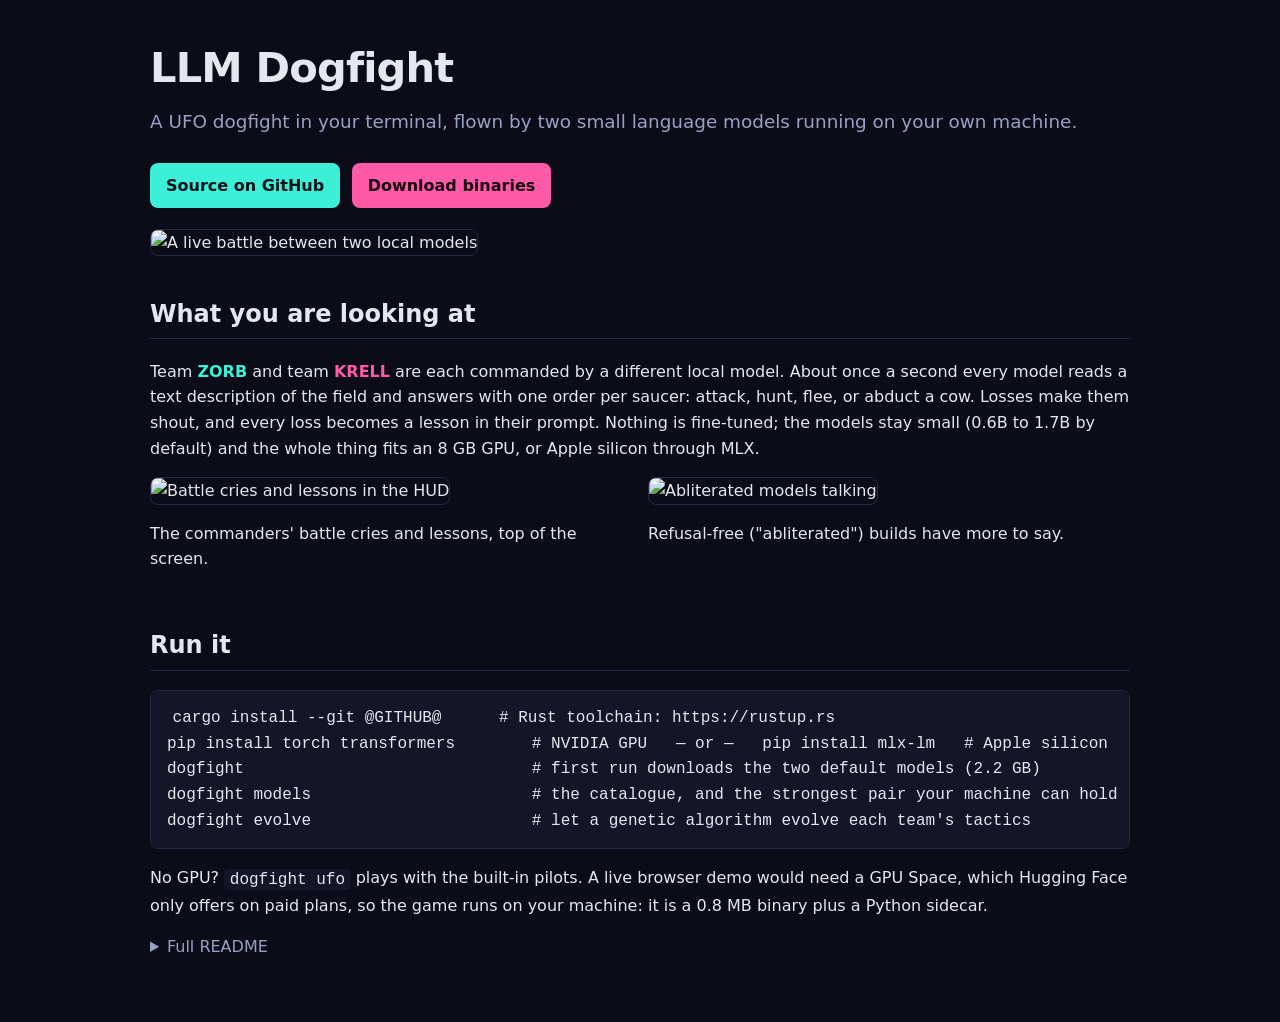
==== space/landing.html @ ff09d748 "Rename the Space page template so GitHub stops counting it as Go Template" ====
<!doctype html><html lang="en"><head><meta charset="utf-8"><meta name="viewport" content="width=device-width,initial-scale=1">
<title>LLM Dogfight</title>
<style>
body{margin:0;font:16px/1.6 system-ui,-apple-system,Segoe UI,sans-serif;color:#e6e6ef;background:#0b0c17}
.wrap{max-width:980px;margin:0 auto;padding:2rem 1.2rem 4rem}
h1{font-size:2.6rem;margin:.2rem 0 .3rem;letter-spacing:-.02em} h2{margin-top:2.4rem;border-bottom:1px solid #262a45;padding-bottom:.3rem}
.tag{color:#9aa0c3;font-size:1.15rem;margin-bottom:1.4rem} a{color:#7cd7ff} img{max-width:100%;border-radius:8px;border:1px solid #262a45}
pre{background:#141628;padding:.9rem 1rem;overflow-x:auto;border-radius:8px;border:1px solid #262a45} code{background:#141628;padding:.1rem .35rem;border-radius:4px}
.row{display:grid;grid-template-columns:1fr 1fr;gap:1rem} @media(max-width:700px){.row{grid-template-columns:1fr}}
.btn{display:inline-block;background:#3cf0d8;color:#06111a;font-weight:600;padding:.6rem 1rem;border-radius:8px;text-decoration:none;margin:.3rem .4rem .3rem 0}
.btn.alt{background:#ff5aa8;color:#1a0610} table{border-collapse:collapse} td,th{border:1px solid #262a45;padding:.35rem .6rem} details summary{cursor:pointer;color:#9aa0c3}
</style></head><body><div class="wrap">
<h1>LLM Dogfight</h1>
<div class="tag">A UFO dogfight in your terminal, flown by two small language models running on your own machine.</div>
<p><a class="btn" href="@GITHUB@">Source on GitHub</a> <a class="btn alt" href="@GITHUB@/releases">Download binaries</a></p>
<img src="battle.png" alt="A live battle between two local models">
<h2>What you are looking at</h2>
<p>Team <b style="color:#3cf0d8">ZORB</b> and team <b style="color:#ff5aa8">KRELL</b> are each commanded by a different local model. About once a second every model reads a text description of the field and answers with one order per saucer: attack, hunt, flee, or abduct a cow. Losses make them shout, and every loss becomes a lesson in their prompt. Nothing is fine-tuned; the models stay small (0.6B to 1.7B by default) and the whole thing fits an 8 GB GPU, or Apple silicon through MLX.</p>
<div class="row"><div><img src="hud.png" alt="Battle cries and lessons in the HUD"><p>The commanders' battle cries and lessons, top of the screen.</p></div>
<div><img src="abliterated.png" alt="Abliterated models talking"><p>Refusal-free ("abliterated") builds have more to say.</p></div></div>
<h2>Run it</h2>
<pre><code>cargo install --git @GITHUB@      # Rust toolchain: https://rustup.rs
pip install torch transformers        # NVIDIA GPU   — or —   pip install mlx-lm   # Apple silicon
dogfight                              # first run downloads the two default models (2.2 GB)
dogfight models                       # the catalogue, and the strongest pair your machine can hold
dogfight evolve                       # let a genetic algorithm evolve each team's tactics</code></pre>
<p>No GPU? <code>dogfight ufo</code> plays with the built-in pilots. A live browser demo would need a GPU Space, which Hugging Face only offers on paid plans, so the game runs on your machine: it is a 0.8 MB binary plus a Python sidecar.</p>
<details><summary>Full README</summary>@BODY@</details>
</div></body></html>
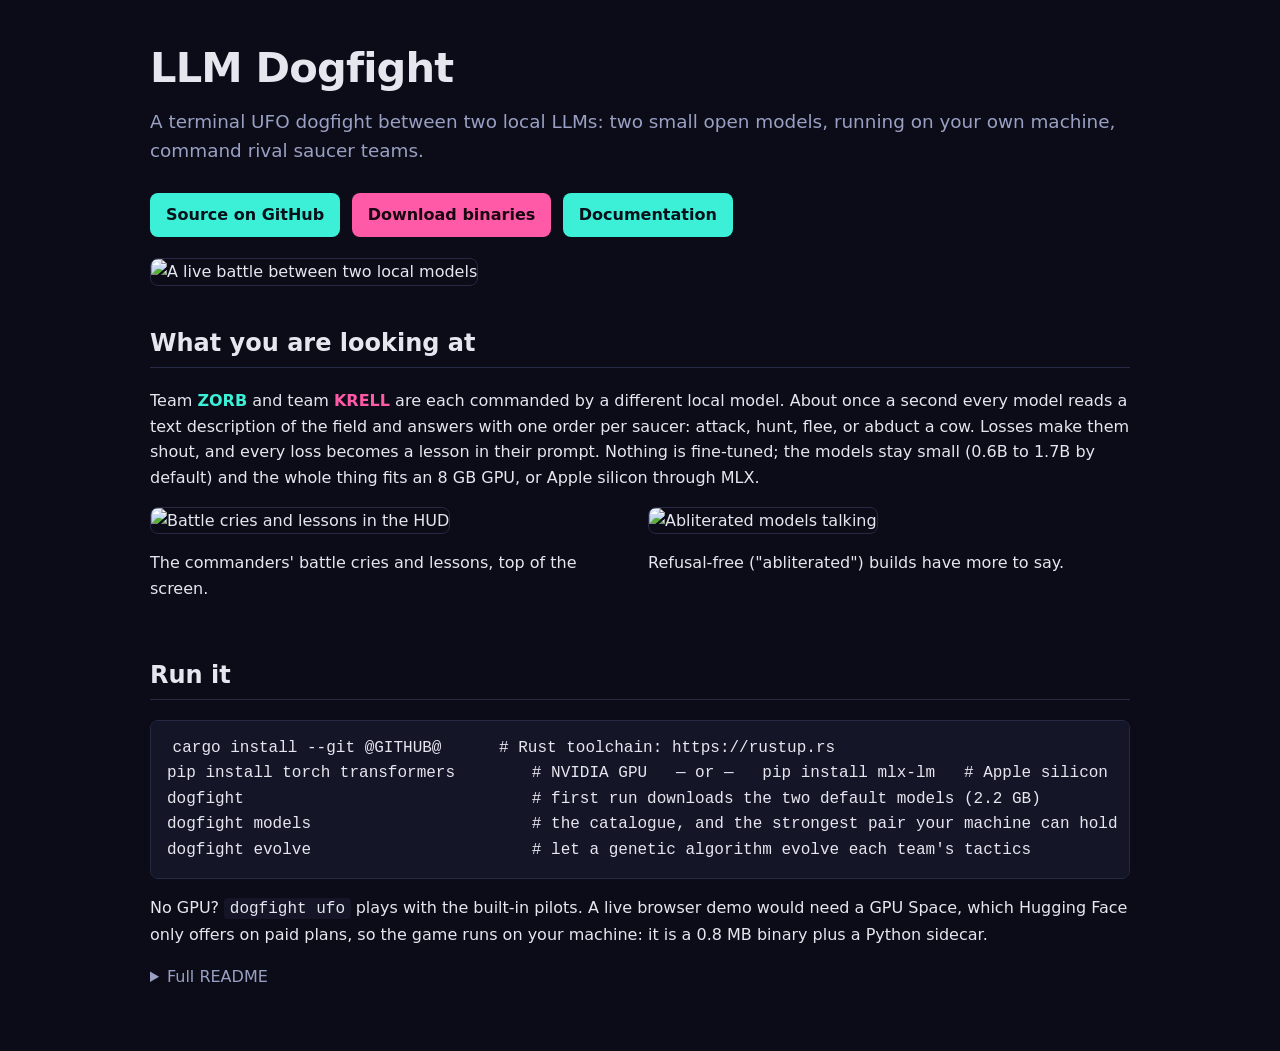
==== commit 539a7da9: "SEO: GitHub Pages site with full metadata, social preview, repository metadata record; one title and" ====
--- a/space/landing.html
+++ b/space/landing.html
@@ -1,5 +1,11 @@
 <!doctype html><html lang="en"><head><meta charset="utf-8"><meta name="viewport" content="width=device-width,initial-scale=1">
-<title>LLM Dogfight</title>
+<title>LLM Dogfight: a terminal UFO dogfight between two local LLMs</title>
+<meta name="description" content="A terminal UFO dogfight between two local LLMs: small open models command rival saucer teams on CUDA, Apple MLX or CPU, learn from every loss, and evolve their doctrine with a genetic algorithm.">
+<link rel="canonical" href="https://alveeerahman.github.io/llm-dogfight/">
+<meta property="og:title" content="LLM Dogfight: a terminal UFO dogfight between two local LLMs">
+<meta property="og:description" content="A terminal UFO dogfight between two local LLMs: small open models command rival saucer teams on CUDA, Apple MLX or CPU, learn from every loss, and evolve their doctrine with a genetic algorithm.">
+<meta property="og:image" content="https://alveeerahman.github.io/llm-dogfight/assets/social-preview.png">
+<meta name="twitter:card" content="summary_large_image">
 <style>
 body{margin:0;font:16px/1.6 system-ui,-apple-system,Segoe UI,sans-serif;color:#e6e6ef;background:#0b0c17}
 .wrap{max-width:980px;margin:0 auto;padding:2rem 1.2rem 4rem}
@@ -11,8 +17,8 @@
 .btn.alt{background:#ff5aa8;color:#1a0610} table{border-collapse:collapse} td,th{border:1px solid #262a45;padding:.35rem .6rem} details summary{cursor:pointer;color:#9aa0c3}
 </style></head><body><div class="wrap">
 <h1>LLM Dogfight</h1>
-<div class="tag">A UFO dogfight in your terminal, flown by two small language models running on your own machine.</div>
-<p><a class="btn" href="@GITHUB@">Source on GitHub</a> <a class="btn alt" href="@GITHUB@/releases">Download binaries</a></p>
+<div class="tag">A terminal UFO dogfight between two local LLMs: two small open models, running on your own machine, command rival saucer teams.</div>
+<p><a class="btn" href="@GITHUB@">Source on GitHub</a> <a class="btn alt" href="@GITHUB@/releases">Download binaries</a> <a class="btn" href="https://alveeerahman.github.io/llm-dogfight/">Documentation</a></p>
 <img src="battle.png" alt="A live battle between two local models">
 <h2>What you are looking at</h2>
 <p>Team <b style="color:#3cf0d8">ZORB</b> and team <b style="color:#ff5aa8">KRELL</b> are each commanded by a different local model. About once a second every model reads a text description of the field and answers with one order per saucer: attack, hunt, flee, or abduct a cow. Losses make them shout, and every loss becomes a lesson in their prompt. Nothing is fine-tuned; the models stay small (0.6B to 1.7B by default) and the whole thing fits an 8 GB GPU, or Apple silicon through MLX.</p>
